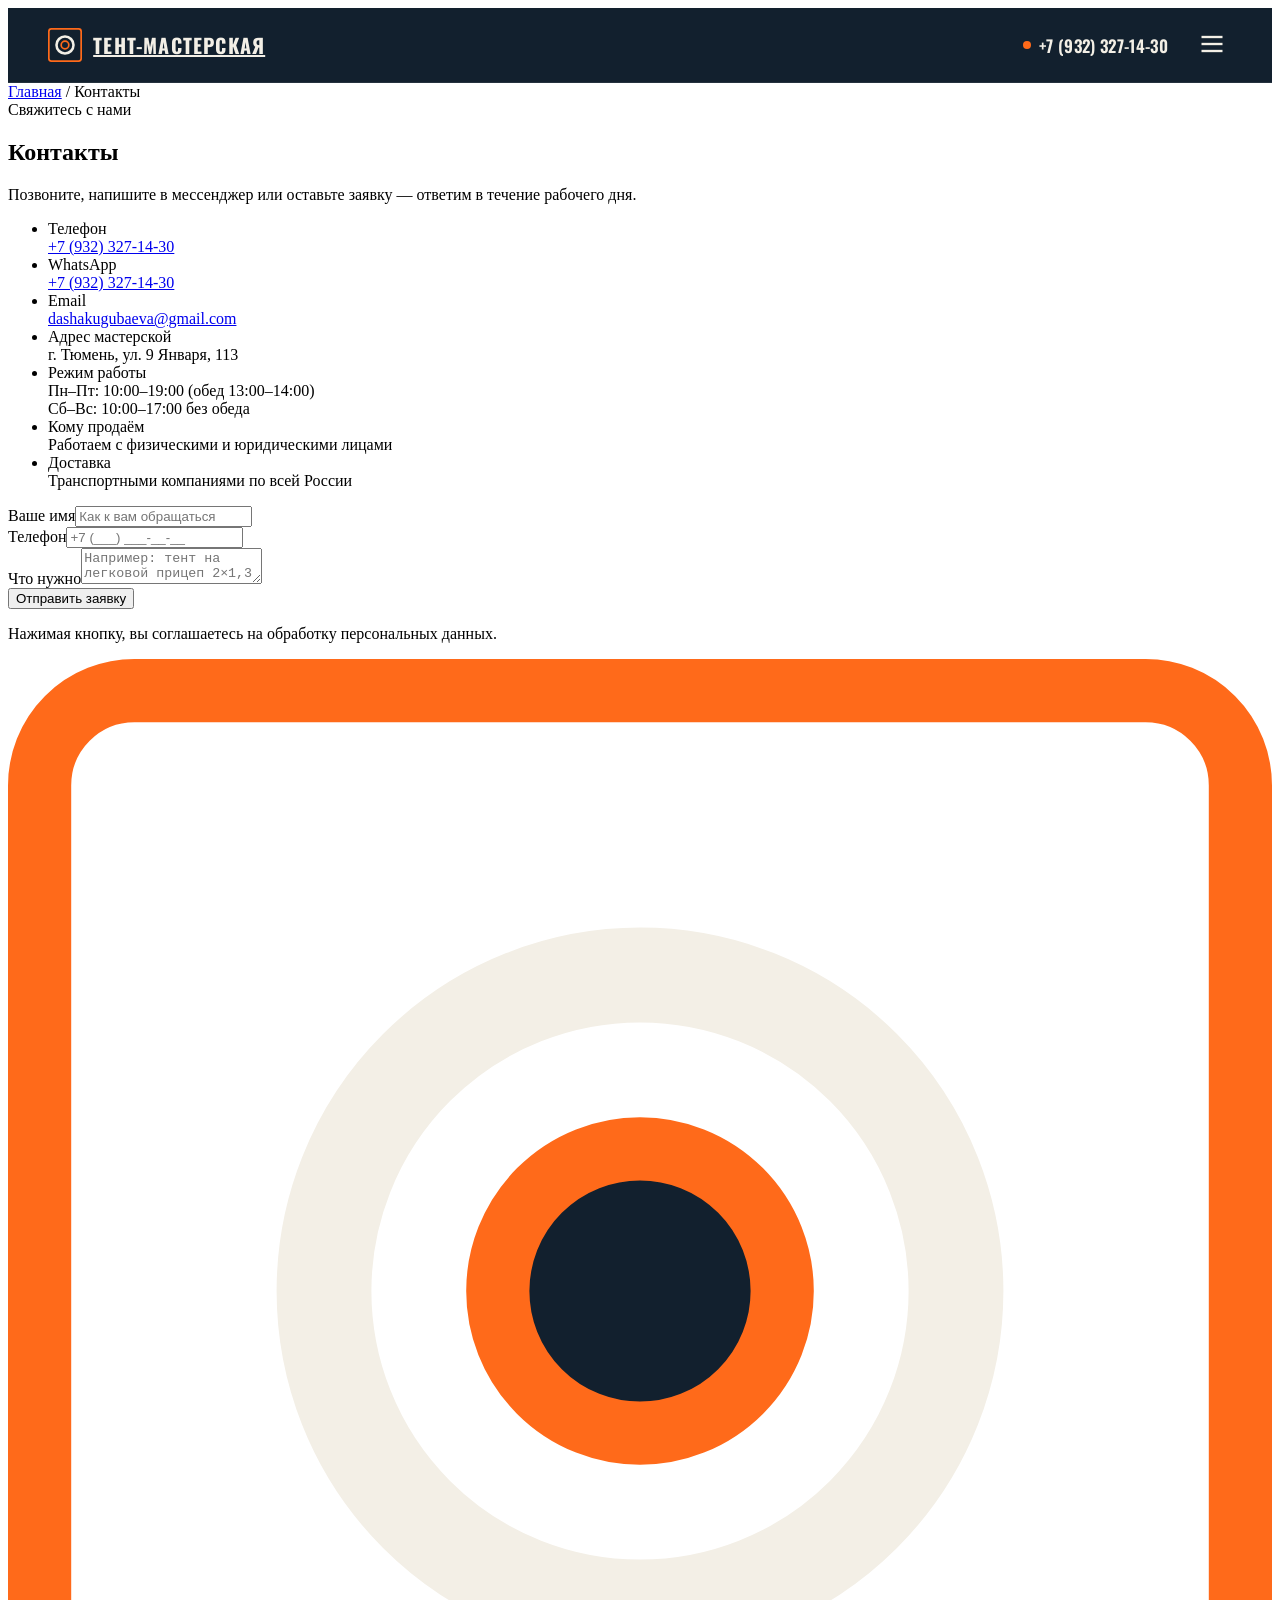
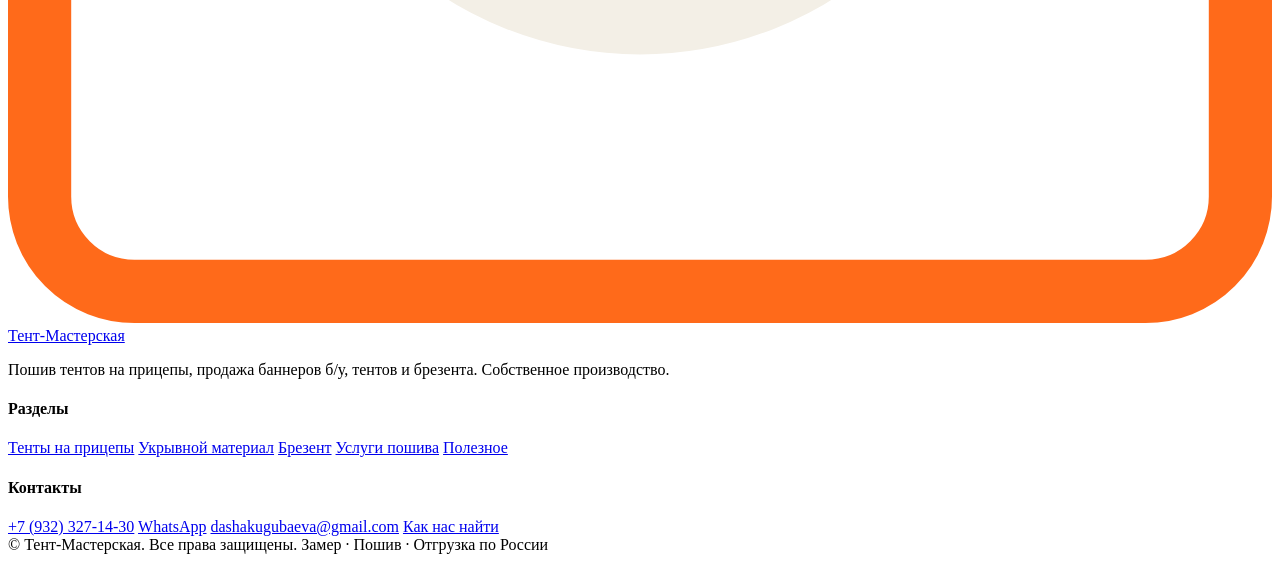
==== contacts.html @ 8d4e72bf "Add files via upload" ====
<!DOCTYPE html>
<html lang="ru">
<head>
<meta charset="UTF-8">
<meta name="viewport" content="width=device-width, initial-scale=1">
<title>Контакты | Тент-Мастерская</title>
<meta name="description" content="Телефон, мессенджеры, адрес мастерской. Оставьте заявку на пошив тента или покупку баннеров.">
<link rel="preconnect" href="https://fonts.googleapis.com">
<link rel="preconnect" href="https://fonts.gstatic.com" crossorigin>
<link href="https://fonts.googleapis.com/css2?family=Oswald:wght@400;500;600;700&family=Manrope:wght@400;500;600;700&display=swap" rel="stylesheet">
<link rel="stylesheet" href="css/style.css?v=12">
<style id="hdr-inline">
/* Инлайн-стили шапки (v5) — гарантированно свежие, не кэшируются отдельно */
.site-header{position:sticky;top:0;z-index:50;background:#12202e;color:#f3efe6;border-bottom:1px solid rgba(255,255,255,.08)}
.site-header .wrap{max-width:1760px;margin-inline:auto;padding-inline:clamp(1.25rem,4vw,2.5rem)}
.site-header .nav{display:flex;align-items:center;min-height:74px;gap:1.5rem}
.site-header .nav>nav{flex:1;display:flex;justify-content:center}
.site-header .brand{display:flex;align-items:center;gap:.7rem;font-family:"Oswald","Arial Narrow",sans-serif;font-weight:700;text-transform:uppercase;letter-spacing:.06em;font-size:1.25rem;color:#f3efe6;white-space:nowrap;flex:none}
.site-header .brand .mark{width:34px;height:34px;flex:none}
.site-header .nav-links{display:flex;gap:2.6rem;align-items:center;list-style:none;margin:0;padding:0}
.site-header .nav-links a{font-family:"Oswald","Arial Narrow",sans-serif;text-transform:uppercase;letter-spacing:.05em;font-size:.98rem;font-weight:500;color:#f3efe6;opacity:.82;padding:.4rem 0;position:relative;transition:opacity .2s;white-space:nowrap;text-decoration:none}
.site-header .nav-links a:hover,.site-header .nav-links a.active{opacity:1}
.site-header .nav-links a.active::after{content:"";position:absolute;left:0;bottom:-2px;width:100%;height:2px;background:#ff6a1a}
.site-header .nav-phone{font-family:"Oswald","Arial Narrow",sans-serif;font-weight:600;font-size:1.05rem;letter-spacing:.02em;color:#f3efe6;display:inline-flex;align-items:center;gap:.5rem;white-space:nowrap;flex:none;text-decoration:none}
.site-header .nav-phone .dot{width:8px;height:8px;background:#ff6a1a;border-radius:50%}
.site-header .burger{display:none;background:none;border:0;color:#f3efe6;cursor:pointer}
@media (max-width:1700px) and (min-width:1501px){.site-header .nav-links{gap:2.4rem}.site-header .nav-links a{font-size:.85rem;letter-spacing:.02em}}
@media (max-width:1500px) and (min-width:1381px){.site-header .nav-links{gap:1.8rem}.site-header .nav-links a{font-size:.82rem;letter-spacing:.02em}}
@media (max-width:1380px){
  .site-header .burger{display:block}
  .site-header .nav>nav{flex:none}
  .site-header .nav-links{position:fixed;inset:74px 0 auto 0;flex-direction:column;gap:0;background:#12202e;border-bottom:1px solid rgba(255,255,255,.1);padding:1rem 1.5rem;transform:translateY(-150%);transition:transform .3s ease,visibility .3s;visibility:hidden;z-index:40}
  .site-header .nav-links.open{transform:translateY(0);visibility:visible}
  .site-header .nav-links a{padding:.9rem 0;width:100%;border-bottom:1px solid rgba(255,255,255,.06);font-size:1rem}
  .site-header .nav-links a.active::after{display:none}
  .site-header .nav>nav{margin-left:auto}
}
@media (max-width:720px){.site-header .nav-phone{display:none}}
</style>
</head>
<body>
<header class="site-header">
  <div class="wrap nav">
    <a href="index.html" class="brand">
      <svg class="mark" viewBox="0 0 40 40" xmlns="http://www.w3.org/2000/svg" aria-hidden="true">
        <rect x="1" y="1" width="38" height="38" rx="3" fill="none" stroke="#ff6a1a" stroke-width="2"/>
        <circle cx="20" cy="20" r="10" fill="none" stroke="#f3efe6" stroke-width="3"/>
        <circle cx="20" cy="20" r="4.5" fill="#12202e" stroke="#ff6a1a" stroke-width="2"/>
      </svg>
      Тент-Мастерская
    </a>
    <nav>
      <ul class="nav-links">
        <li><a href="index.html">Главная</a></li>
        <li><a href="tents.html">Тенты на прицепы</a></li>
        <li><a href="ukryvnoy.html">Укрывной материал</a></li>
        <li><a href="brezent.html">Брезент</a></li>
        <li><a href="services.html">Услуги пошива</a></li>
        <li><a href="blog.html">Полезное</a></li>
        <li><a href="contacts.html">Контакты</a></li>
      </ul>
    </nav>
    <a href="tel:+79323271430" class="nav-phone"><span class="dot"></span>+7 (932) 327-14-30</a>
    <button class="burger" aria-label="Меню" aria-expanded="false">
      <svg width="28" height="28" viewBox="0 0 24 24" fill="none" stroke="currentColor" stroke-width="2"><line x1="3" y1="6" x2="21" y2="6"/><line x1="3" y1="12" x2="21" y2="12"/><line x1="3" y1="18" x2="21" y2="18"/></svg>
    </button>
  </div>
</header>
<section class="page-hero">
  <div class="wrap">
    <div class="crumbs"><a href="index.html">Главная</a> / Контакты</div>
    <span class="eyebrow">Свяжитесь с нами</span>
    <h1>Контакты</h1>
    <p class="lead">Позвоните, напишите в мессенджер или оставьте заявку — ответим в течение рабочего дня.</p>
  </div>
</section>

<div class="stitch"></div>

<section class="section">
  <div class="wrap">
    <div class="contact-grid">
      <div class="reveal">
        <ul class="contact-list">
          <li><div class="k">Телефон</div><div class="v"><a href="tel:+79323271430">+7 (932) 327-14-30</a></div></li>
          <li><div class="k">WhatsApp</div><div class="v"><a href="https://wa.me/79323271430" target="_blank" rel="noopener">+7 (932) 327-14-30</a></div></li>
          <li><div class="k">Email</div><div class="v"><a href="mailto:dashakugubaeva@gmail.com">dashakugubaeva@gmail.com</a></div></li>
          <li><div class="k">Адрес мастерской</div><div class="v">г. Тюмень, ул. 9 Января, 113</div></li>
          <li><div class="k">Режим работы</div><div class="v">Пн–Пт: 10:00–19:00 (обед 13:00–14:00)<br>Сб–Вс: 10:00–17:00 без обеда</div></li>
          <li><div class="k">Кому продаём</div><div class="v">Работаем с физическими и юридическими лицами</div></li>
          <li><div class="k">Доставка</div><div class="v">Транспортными компаниями по всей России</div></li>
        </ul>
      </div>
      <div class="reveal">
        <form class="form" data-mock>
          <div class="field"><label for="name">Ваше имя</label><input id="name" name="name" type="text" placeholder="Как к вам обращаться" required></div>
          <div class="field"><label for="phone">Телефон</label><input id="phone" name="phone" type="tel" placeholder="+7 (___) ___-__-__" required></div>
          <div class="field"><label for="msg">Что нужно</label><textarea id="msg" name="msg" placeholder="Например: тент на легковой прицеп 2×1,3 м, каркас домиком"></textarea></div>
          <button type="submit" class="btn btn-primary">Отправить заявку</button>
          <p class="form-note hint" role="status"></p>
          <p class="hint">Нажимая кнопку, вы соглашаетесь на обработку персональных данных.</p>
        </form>
      </div>
    </div>
  </div>
</section>
<footer class="site-footer">
  <div class="wrap">
    <div class="footer-grid">
      <div class="footer-brand">
        <a href="index.html" class="brand">
          <svg class="mark" viewBox="0 0 40 40" xmlns="http://www.w3.org/2000/svg" aria-hidden="true">
            <rect x="1" y="1" width="38" height="38" rx="3" fill="none" stroke="#ff6a1a" stroke-width="2"/>
            <circle cx="20" cy="20" r="10" fill="none" stroke="#f3efe6" stroke-width="3"/>
            <circle cx="20" cy="20" r="4.5" fill="#12202e" stroke="#ff6a1a" stroke-width="2"/>
          </svg>
          Тент-Мастерская
        </a>
        <p>Пошив тентов на прицепы, продажа баннеров б⁠/⁠у, тентов и брезента. Собственное производство.</p>
      </div>
      <div>
        <h4>Разделы</h4>
        <a href="tents.html">Тенты на прицепы</a>
        <a href="ukryvnoy.html">Укрывной материал</a>
        <a href="brezent.html">Брезент</a>
        <a href="services.html">Услуги пошива</a>
        <a href="blog.html">Полезное</a>
      </div>
      <div>
        <h4>Контакты</h4>
        <a href="tel:+79323271430">+7 (932) 327-14-30</a>
        <a href="https://wa.me/79323271430" target="_blank" rel="noopener">WhatsApp</a>
        <a href="mailto:dashakugubaeva@gmail.com">dashakugubaeva@gmail.com</a>
        <a href="contacts.html">Как нас найти</a>
      </div>
    </div>
    <div class="footer-bottom">
      <span>© <span data-year></span> Тент-Мастерская. Все права защищены.</span>
      <span>Замер · Пошив · Отгрузка по России</span>
    </div>
  </div>
</footer>
<script src="js/main.js?v=6"></script>
</body>
</html>
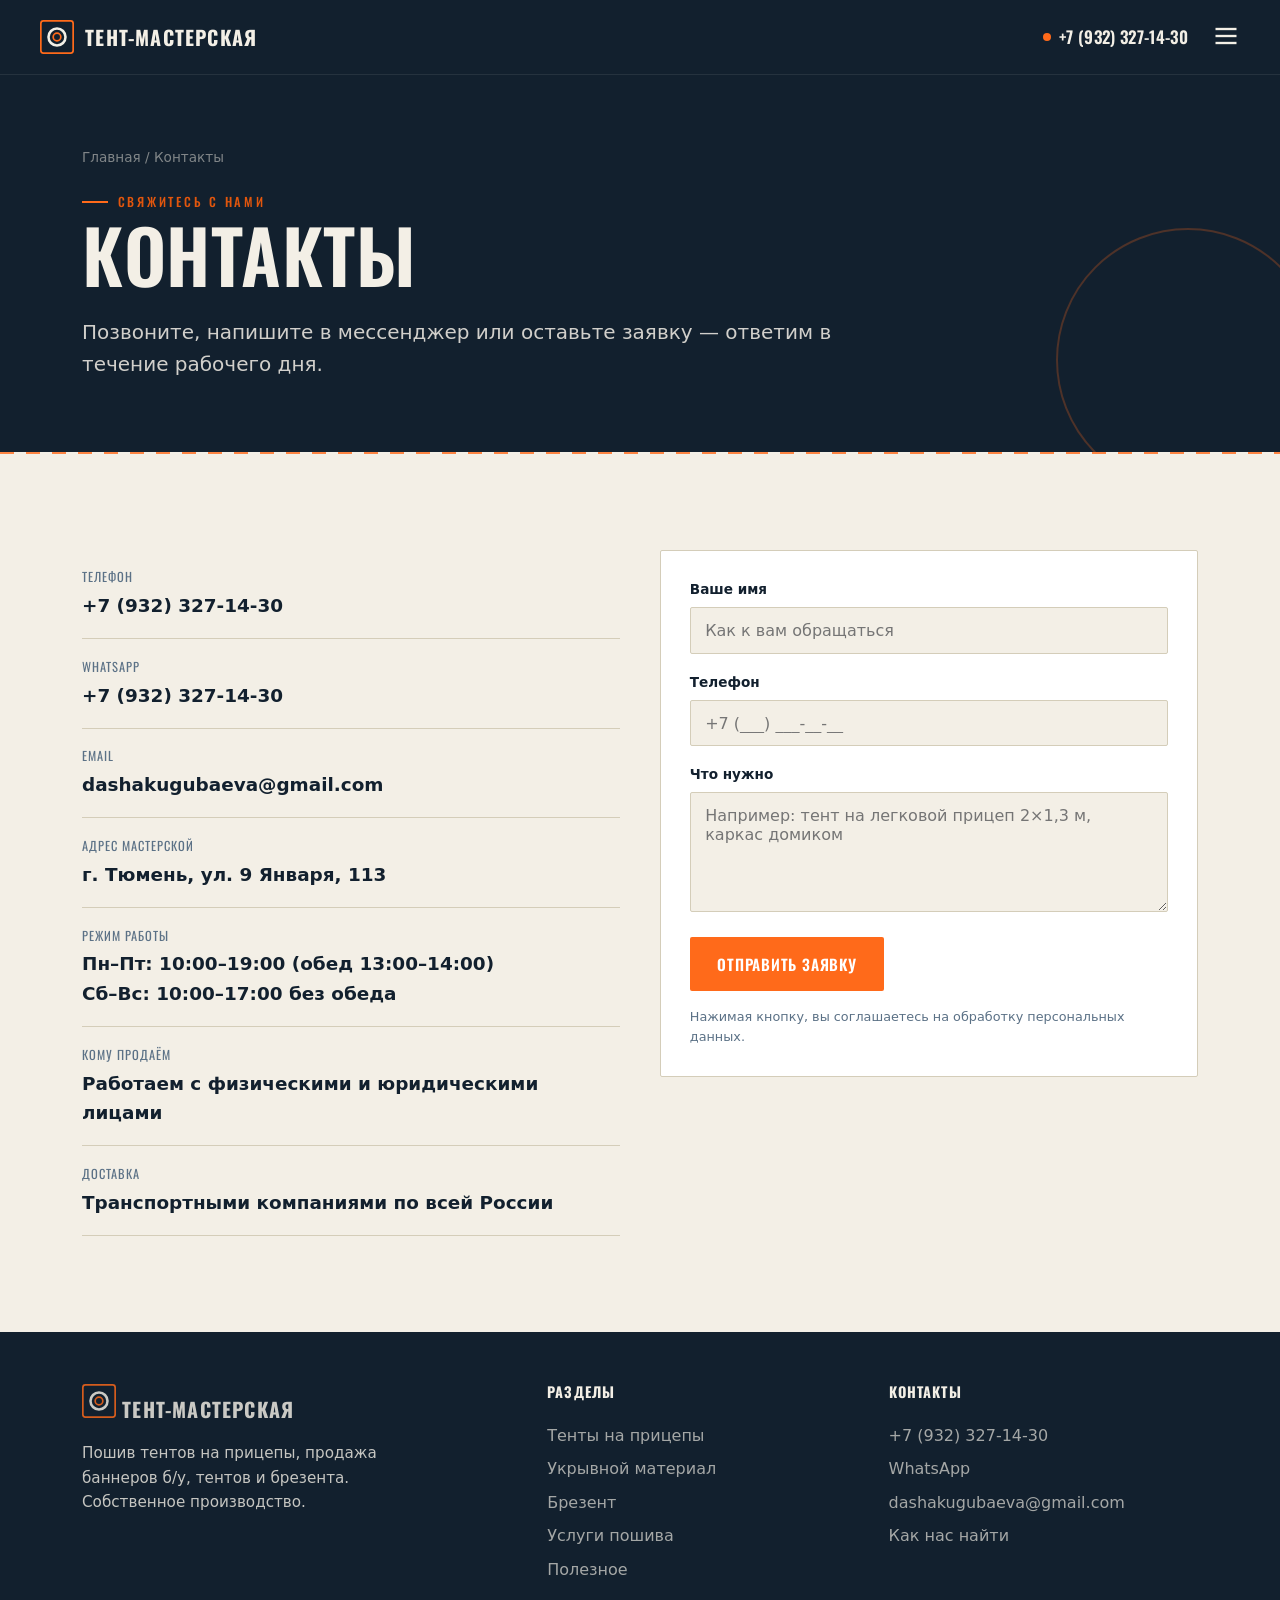
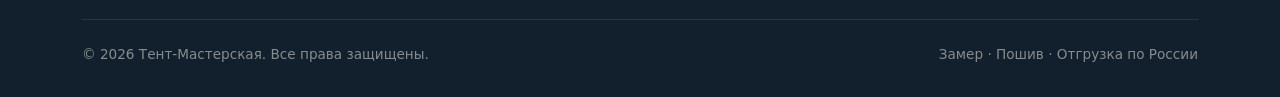
==== commit 310224c9: "тентт" ====
--- a/contacts.html
+++ b/contacts.html
@@ -92,8 +92,8 @@
         </ul>
       </div>
       <div class="reveal">
-        <form class="form" data-mock>
-          <div class="field"><label for="name">Ваше имя</label><input id="name" name="name" type="text" placeholder="Как к вам обращаться" required></div>
+<form class="form" action="https://formspree.io/f/mqerkyrz" method="POST">
+  <div class="field"><label for="name">Ваше имя</label><input id="name" name="name" type="text" placeholder="Как к вам обращаться" required></div>
           <div class="field"><label for="phone">Телефон</label><input id="phone" name="phone" type="tel" placeholder="+7 (___) ___-__-__" required></div>
           <div class="field"><label for="msg">Что нужно</label><textarea id="msg" name="msg" placeholder="Например: тент на легковой прицеп 2×1,3 м, каркас домиком"></textarea></div>
           <button type="submit" class="btn btn-primary">Отправить заявку</button>
--- a/css/style.css
+++ b/css/style.css
@@ -0,0 +1,649 @@
+/* ============================================
+   ТЕНТ-МАСТЕРСКАЯ — стили
+   Палитра: мастерская-навигатор + сигнальный оранж
+   ============================================ */
+
+:root {
+  /* Цвет */
+  --navy:        #12202e;   /* глубокий цех */
+  --navy-800:    #1b2f42;
+  --navy-700:    #26425c;
+  --steel:       #5b7186;   /* сталь / вторичный текст */
+  --paper:       #f3efe6;   /* небелёный брезент */
+  --paper-2:     #e8e2d4;
+  --orange:      #ff6a1a;   /* сигнальная стропа */
+  --orange-600:  #e2560d;
+  --line:        #d4cdb9;
+
+  /* Типографика */
+  --display: "Oswald", "Arial Narrow", sans-serif;
+  --body:    "Manrope", system-ui, -apple-system, sans-serif;
+
+  --wrap: 1180px;
+  --gap: clamp(1rem, 3vw, 2.5rem);
+  --radius: 2px;
+}
+
+* { box-sizing: border-box; margin: 0; padding: 0; }
+
+html { scroll-behavior: smooth; }
+
+body {
+  font-family: var(--body);
+  color: var(--navy);
+  background: var(--paper);
+  line-height: 1.6;
+  -webkit-font-smoothing: antialiased;
+  overflow-x: hidden;
+}
+
+img { max-width: 100%; display: block; }
+a { color: inherit; text-decoration: none; }
+
+.wrap { max-width: var(--wrap); margin-inline: auto; padding-inline: clamp(1rem, 4vw, 2rem); }
+
+/* --- Типографика --- */
+h1, h2, h3, .display {
+  font-family: var(--display);
+  font-weight: 600;
+  line-height: 1.15;
+  letter-spacing: 0.01em;
+  text-transform: uppercase;
+}
+
+h1 { font-size: clamp(2.4rem, 6vw, 4.6rem); }
+h2 { font-size: clamp(1.9rem, 4vw, 3rem); }
+h3 { font-size: clamp(1.25rem, 2vw, 1.6rem); }
+
+.eyebrow {
+  font-family: var(--display);
+  font-weight: 500;
+  text-transform: uppercase;
+  letter-spacing: 0.22em;
+  font-size: 0.78rem;
+  color: var(--orange-600);
+  display: inline-flex;
+  align-items: center;
+  gap: 0.6rem;
+}
+.eyebrow::before {
+  content: "";
+  width: 26px; height: 2px;
+  background: var(--orange);
+}
+
+.lead { font-size: clamp(1.05rem, 1.6vw, 1.25rem); color: var(--navy-700); max-width: 60ch; }
+
+/* --- Кнопки --- */
+.btn {
+  display: inline-flex;
+  align-items: center;
+  gap: 0.55rem;
+  font-family: var(--display);
+  text-transform: uppercase;
+  letter-spacing: 0.05em;
+  font-weight: 600;
+  font-size: 0.95rem;
+  padding: 0.85rem 1.6rem;
+  border-radius: var(--radius);
+  border: 2px solid transparent;
+  cursor: pointer;
+  transition: transform .15s ease, background .2s ease, color .2s ease;
+}
+.btn-primary { background: var(--orange); color: #fff; }
+.btn-primary:hover { background: var(--orange-600); transform: translateY(-2px); }
+.btn-ghost { border-color: currentColor; color: var(--navy); }
+.btn-ghost:hover { background: var(--navy); color: var(--paper); }
+.btn-light { background: var(--paper); color: var(--navy); }
+.btn-light:hover { background: #fff; transform: translateY(-2px); }
+
+/* --- Хедер --- */
+.site-header {
+  position: sticky; top: 0; z-index: 50;
+  background: var(--navy);
+  color: var(--paper);
+  border-bottom: 1px solid rgba(255,255,255,.08);
+}
+/* Шапке даём больше ширины, чем контентным секциям, чтобы меню влезало в строку */
+.site-header .wrap { max-width: 1600px; }
+.nav {
+  display: flex; align-items: center;
+  min-height: 74px; gap: 1.5rem;
+}
+.nav > nav { flex: 1; display: flex; justify-content: center; }
+.brand {
+  display: flex; align-items: center; gap: 0.7rem;
+  font-family: var(--display); font-weight: 700;
+  text-transform: uppercase; letter-spacing: 0.06em;
+  font-size: 1.25rem; color: var(--paper);
+  white-space: nowrap; flex: none;
+}
+.brand .mark {
+  width: 34px; height: 34px; flex: none;
+}
+.nav-links { display: flex; gap: 2rem; align-items: center; list-style: none; }
+.nav-links a {
+  font-family: var(--display); text-transform: uppercase;
+  letter-spacing: 0.05em; font-size: 0.9rem; font-weight: 500;
+  color: var(--paper); opacity: .82; padding: 0.4rem 0;
+  position: relative; transition: opacity .2s; white-space: nowrap;
+}
+.nav-links a:hover, .nav-links a.active { opacity: 1; }
+.nav-links a.active::after {
+  content: ""; position: absolute; left: 0; bottom: -2px;
+  width: 100%; height: 2px; background: var(--orange);
+}
+.nav-phone {
+  font-family: var(--display); font-weight: 600; font-size: 1.05rem;
+  letter-spacing: 0.02em; color: var(--paper);
+  display: inline-flex; align-items: center; gap: 0.5rem;
+  white-space: nowrap; flex: none;
+}
+.nav-phone .dot { width: 8px; height: 8px; background: var(--orange); border-radius: 50%; }
+.burger { display: none; background: none; border: 0; color: var(--paper); cursor: pointer; }
+
+/* --- Секции --- */
+.section { padding-block: clamp(3.5rem, 8vw, 6rem); }
+.section-navy { background: var(--navy); color: var(--paper); }
+.section-navy .lead { color: rgba(243,239,230,.8); }
+.section-head { max-width: 62ch; margin-bottom: clamp(2rem, 4vw, 3rem); }
+.section-head h2 { margin: 0.6rem 0 0.9rem; }
+
+/* --- Строчка-шов (сигнатурный элемент) --- */
+.stitch {
+  height: 2px; width: 100%;
+  background-image: repeating-linear-gradient(90deg,
+    var(--orange) 0 14px, transparent 14px 26px);
+  opacity: .8;
+}
+.stitch-dark {
+  background-image: repeating-linear-gradient(90deg,
+    rgba(243,239,230,.5) 0 14px, transparent 14px 26px);
+}
+
+/* ============================================
+   ГЕРОЙ
+   ============================================ */
+.hero {
+  position: relative;
+  background: var(--navy);
+  color: var(--paper);
+  overflow: hidden;
+}
+.hero .lead { color: rgba(243,239,230,.85); }
+.hero::before {
+  /* сетка «люверсов» */
+  content: "";
+  position: absolute; inset: 0;
+  background-image: radial-gradient(circle at center, rgba(255,255,255,.06) 2px, transparent 2.5px);
+  background-size: 46px 46px;
+  mask-image: linear-gradient(90deg, transparent, #000 40%);
+  pointer-events: none;
+}
+.hero-inner {
+  position: relative;
+  display: grid; grid-template-columns: 1.15fr 0.85fr;
+  gap: clamp(2rem, 5vw, 4rem);
+  align-items: stretch;
+  padding-block: clamp(3.5rem, 9vw, 7rem);
+}
+.hero-media { display: flex; flex-direction: column; gap: 1rem; justify-content: center; }
+.hero-media .hero-figure { flex: 1; aspect-ratio: auto; min-height: 0; }
+.hero h1 { margin: 1rem 0 1.4rem; }
+.hero h1 .accent { color: var(--orange); }
+.hero-cta { display: flex; gap: 1rem; flex-wrap: wrap; margin-top: 2rem; }
+.hero-figure {
+  position: relative;
+  aspect-ratio: 4/3;
+  border: 2px solid rgba(255,255,255,.14);
+  border-radius: var(--radius);
+  overflow: hidden;
+  background: linear-gradient(160deg, var(--navy-700), var(--navy-800));
+}
+.hero-figure img { width: 100%; height: 100%; object-fit: cover; }
+/* угловые «люверсы» на фото */
+.hero-figure .grommet {
+  position: absolute; width: 18px; height: 18px;
+  border: 3px solid var(--orange); border-radius: 50%;
+  background: var(--navy);
+}
+.grommet.tl { top: 12px; left: 12px; }
+.grommet.tr { top: 12px; right: 12px; }
+.grommet.bl { bottom: 12px; left: 12px; }
+.grommet.br { bottom: 12px; right: 12px; }
+
+.hero-stats {
+  position: relative;
+  display: flex; flex-wrap: wrap; gap: 2.5rem;
+  padding-top: 2.5rem; margin-top: 2.5rem;
+  border-top: 1px solid rgba(255,255,255,.12);
+}
+.stat .num {
+  font-family: var(--display); font-weight: 700;
+  font-size: clamp(1.8rem, 3vw, 2.6rem); color: var(--orange);
+  line-height: 1;
+}
+.stat .lbl { font-size: 0.85rem; color: rgba(243,239,230,.7); margin-top: 0.65rem; }
+
+/* ============================================
+   КАРТОЧКИ НАПРАВЛЕНИЙ
+   ============================================ */
+.cards {
+  display: grid;
+  grid-template-columns: repeat(auto-fit, minmax(250px, 1fr));
+  gap: 1.4rem;
+}
+.card {
+  position: relative;
+  background: #fff;
+  border: 1px solid var(--line);
+  border-radius: var(--radius);
+  padding: 1.8rem 1.6rem 1.6rem;
+  display: flex; flex-direction: column;
+  transition: transform .2s ease, box-shadow .2s ease, border-color .2s;
+}
+.card:hover { transform: translateY(-4px); box-shadow: 0 18px 40px -20px rgba(18,32,46,.4); border-color: var(--orange); }
+.card .idx {
+  font-family: var(--display); font-weight: 700; font-size: 0.9rem;
+  color: var(--orange-600); letter-spacing: 0.1em;
+}
+.card h3 { margin: 0.8rem 0 0.6rem; }
+.card p { color: var(--steel); font-size: 0.98rem; flex: 1; }
+.card .card-link {
+  margin-top: 1.3rem; font-family: var(--display); font-weight: 600;
+  text-transform: uppercase; letter-spacing: 0.05em; font-size: 0.88rem;
+  color: var(--navy); display: inline-flex; align-items: center; gap: 0.5rem;
+}
+.card .card-link::after { content: "→"; color: var(--orange); transition: transform .2s; }
+.card:hover .card-link::after { transform: translateX(4px); }
+.card-thumb {
+  aspect-ratio: 16/10; border-radius: var(--radius); overflow: hidden;
+  margin-bottom: 1.2rem; background: var(--paper-2);
+}
+.card-thumb img { width: 100%; height: 100%; object-fit: cover; }
+
+/* ============================================
+   ПРОЦЕСС
+   ============================================ */
+.steps { display: grid; grid-template-columns: repeat(auto-fit, minmax(200px,1fr)); gap: 1.6rem; }
+.step { position: relative; padding-top: 1.5rem; border-top: 2px solid var(--navy); }
+.step .n {
+  font-family: var(--display); font-weight: 700; font-size: 2.4rem;
+  color: var(--orange); line-height: 1;
+}
+.step h3 { margin: 0.6rem 0 0.5rem; font-size: 1.2rem; }
+.step p { color: var(--steel); font-size: 0.95rem; }
+.section-navy .step { border-color: var(--orange); }
+.section-navy .step p { color: rgba(243,239,230,.72); }
+
+/* ============================================
+   ПРАЙС / ФАКТУРА МАТЕРИАЛОВ
+   ============================================ */
+.price-table {
+  width: 100%; border-collapse: collapse; background: #fff;
+  border: 1px solid var(--line); border-radius: var(--radius); overflow: hidden;
+}
+.price-table th, .price-table td {
+  text-align: left; padding: 1rem 1.2rem; border-bottom: 1px solid var(--line);
+}
+.price-table td { color: var(--navy-800); }
+.price-table th {
+  font-family: var(--display); text-transform: uppercase; letter-spacing: 0.05em;
+  font-size: 0.82rem; background: var(--navy); color: var(--paper);
+}
+.price-table tr:last-child td { border-bottom: 0; }
+.price-table td.price { font-family: var(--display); font-weight: 600; color: var(--orange-600); white-space: nowrap; }
+.price-table tr:hover td { background: var(--paper); }
+
+/* ============================================
+   CTA-полоса
+   ============================================ */
+.cta-band {
+  background: var(--orange);
+  color: #fff;
+}
+.cta-band .wrap {
+  display: flex; align-items: center; justify-content: space-between;
+  gap: 2rem; flex-wrap: wrap; padding-block: clamp(2.2rem,5vw,3.2rem);
+}
+.cta-band h2 { color: #fff; }
+.cta-band p { color: rgba(255,255,255,.9); margin-top: 0.5rem; }
+
+/* ============================================
+   ФУТЕР
+   ============================================ */
+.site-footer { background: var(--navy); color: rgba(243,239,230,.8); padding-block: 3rem 2rem; }
+.footer-grid {
+  display: grid; grid-template-columns: 1.4fr 1fr 1fr; gap: 2rem;
+  padding-bottom: 2rem; border-bottom: 1px solid rgba(255,255,255,.1);
+}
+.site-footer h4 {
+  font-family: var(--display); text-transform: uppercase; letter-spacing: 0.08em;
+  font-size: 0.9rem; color: var(--paper); margin-bottom: 1rem;
+}
+.site-footer a { display: block; padding: 0.25rem 0; opacity: .82; }
+.site-footer a:hover { opacity: 1; color: var(--orange); }
+.footer-brand p { margin-top: 0.8rem; max-width: 34ch; font-size: 0.95rem; }
+.footer-bottom {
+  display: flex; justify-content: space-between; flex-wrap: wrap; gap: 1rem;
+  padding-top: 1.5rem; font-size: 0.85rem; opacity: .65;
+}
+
+/* --- Общие страницы каталога --- */
+.page-hero {
+  background: var(--navy); color: var(--paper);
+  padding-block: clamp(2.6rem, 6vw, 4.5rem);
+  position: relative; overflow: hidden;
+}
+.page-hero h1 { margin-bottom: 1.2rem; }
+.page-hero .lead { color: rgba(243,239,230,.85); }
+.page-hero .crumbs { color: rgba(243,239,230,.7); }
+.page-hero::after {
+  content: ""; position: absolute; right: -40px; bottom: -40px;
+  width: 260px; height: 260px; border: 2px solid rgba(255,106,26,.25);
+  border-radius: 50%;
+}
+.crumbs { font-size: 0.85rem; opacity: .7; margin-bottom: 1rem; }
+.crumbs a:hover { color: var(--orange); }
+
+.feature-grid { display: grid; grid-template-columns: repeat(auto-fit, minmax(240px,1fr)); gap: 1.4rem; }
+.feature {
+  background: #fff; border: 1px solid var(--line); border-radius: var(--radius);
+  padding: 1.6rem;
+}
+.feature .ico {
+  width: 44px; height: 44px;
+  display: grid; place-items: center;
+  margin-bottom: 1rem; color: var(--orange);
+  font-size: 1.6rem; line-height: 1;
+}
+.feature h3 { font-size: 1.15rem; margin-bottom: 0.5rem; }
+.feature p { color: var(--steel); font-size: 0.95rem; }
+
+/* Галерея товаров */
+.goods { display: grid; grid-template-columns: repeat(auto-fill, minmax(260px,1fr)); gap: 1.4rem; }
+.good {
+  background: #fff; border: 1px solid var(--line); border-radius: var(--radius);
+  overflow: hidden; display: flex; flex-direction: column;
+  transition: transform .2s, box-shadow .2s;
+}
+.good:hover { transform: translateY(-4px); box-shadow: 0 18px 40px -22px rgba(18,32,46,.4); }
+.good-img { aspect-ratio: 4/3; background: var(--paper-2); position: relative; }
+.good-img img { width: 100%; height: 100%; object-fit: cover; }
+.good-tag {
+  position: absolute; top: 10px; left: 10px;
+  background: var(--orange); color: #fff; font-family: var(--display);
+  text-transform: uppercase; letter-spacing: 0.05em; font-size: 0.72rem;
+  padding: 0.3rem 0.6rem; border-radius: var(--radius);
+}
+.good-body { padding: 1.2rem; display: flex; flex-direction: column; flex: 1; }
+.good-body h3 { font-size: 1.15rem; margin-bottom: 0.4rem; color: var(--navy); }
+.good-body .spec { color: var(--steel); font-size: 0.9rem; flex: 1; }
+.good-body .foot { display: flex; align-items: center; justify-content: space-between; margin-top: 1rem; }
+.good-body .cost { font-family: var(--display); font-weight: 700; color: var(--orange-600); font-size: 1.25rem; }
+
+/* Контакты */
+.contact-grid { display: grid; grid-template-columns: 1fr 1fr; gap: 2.5rem; align-items: start; }
+.contact-list { list-style: none; }
+.contact-list li { padding: 1.1rem 0; border-bottom: 1px solid var(--line); }
+.contact-list .k {
+  font-family: var(--display); text-transform: uppercase; letter-spacing: 0.08em;
+  font-size: 0.78rem; color: var(--steel); margin-bottom: 0.25rem;
+}
+.contact-list .v { font-size: 1.15rem; font-weight: 600; }
+.contact-list .v a:hover { color: var(--orange-600); }
+
+.form { background: #fff; border: 1px solid var(--line); border-radius: var(--radius); padding: 1.8rem; }
+.form label { display: block; font-size: 0.85rem; font-weight: 600; margin-bottom: 0.4rem; }
+.form .field { margin-bottom: 1.1rem; }
+.form input, .form textarea {
+  width: 100%; padding: 0.8rem 0.9rem; border: 1px solid var(--line);
+  border-radius: var(--radius); font-family: var(--body); font-size: 1rem;
+  background: var(--paper); transition: border-color .2s;
+}
+.form input:focus, .form textarea:focus { outline: none; border-color: var(--orange); background: #fff; }
+.form textarea { resize: vertical; min-height: 120px; }
+.form .hint { font-size: 0.8rem; color: var(--steel); margin-top: 1rem; }
+
+/* --- Карточки плотности / сравнение материалов --- */
+.density { display: grid; grid-template-columns: repeat(auto-fit, minmax(280px,1fr)); gap: 1.4rem; }
+.density-card {
+  background: #fff; border: 1px solid var(--line); border-radius: var(--radius);
+  border-top: 4px solid var(--orange); padding: 1.8rem 1.6rem;
+  display: flex; flex-direction: column;
+}
+.density-card.is-best { border-top-color: #2e9e5b; }
+.density-card.is-basic { border-top-color: var(--steel); }
+.density-card .dn {
+  font-family: var(--display); font-weight: 700; line-height: 1;
+  font-size: 2.6rem; color: var(--navy);
+}
+.density-card .dn small { font-size: 1rem; color: var(--steel); font-weight: 500; display:block; letter-spacing:0.04em; margin-top: 0.4rem; }
+.density-card .life {
+  font-family: var(--display); text-transform: uppercase; letter-spacing: 0.05em;
+  font-size: 0.9rem; color: var(--orange-600); margin: 0.8rem 0 1.2rem;
+}
+.density-card .badges { display: flex; flex-wrap: wrap; gap: 0.5rem; margin-bottom: 1rem; }
+.badge {
+  font-size: 0.78rem; font-weight: 600; padding: 0.3rem 0.7rem;
+  border-radius: 999px; background: var(--paper-2); color: var(--navy-700);
+  display: inline-flex; align-items: center; gap: 0.35rem;
+}
+.badge.ok { background: #e4f4ea; color: #1f7a45; }
+.badge.no { background: #fbe6e0; color: #b23c1a; }
+.density-card p { color: var(--steel); font-size: 0.95rem; margin-top: auto; }
+
+.note {
+  display: flex; gap: 0.8rem; align-items: flex-start;
+  background: #fff6ef; border: 1px solid #ffd9be; border-left: 4px solid var(--orange);
+  border-radius: var(--radius); padding: 1.1rem 1.3rem; margin-top: 1.6rem;
+}
+.note .ic { color: var(--orange-600); flex: none; font-size: 1.2rem; line-height: 1.3; }
+.note p { margin: 0; color: var(--navy-700); font-size: 0.95rem; }
+.section-navy .note { background: rgba(255,106,26,.08); border-color: rgba(255,106,26,.35); }
+.section-navy .note p { color: rgba(243,239,230,.9); }
+
+/* ============================================
+   СТАТЬИ / БЛОГ
+   ============================================ */
+.blog-grid { display: grid; grid-template-columns: repeat(auto-fill, minmax(300px,1fr)); gap: 1.6rem; }
+.blog-card {
+  background: #fff; border: 1px solid var(--line); border-radius: var(--radius);
+  overflow: hidden; display: flex; flex-direction: column;
+  transition: transform .2s, box-shadow .2s, border-color .2s;
+}
+.blog-card:hover { transform: translateY(-4px); box-shadow: 0 18px 40px -22px rgba(18,32,46,.4); border-color: var(--orange); }
+.blog-card .bc-top {
+  background: var(--navy); color: var(--paper); padding: 1.4rem 1.5rem;
+  position: relative; overflow: hidden;
+}
+.blog-card .bc-top::after {
+  content: ""; position: absolute; right: -30px; bottom: -30px;
+  width: 100px; height: 100px; border: 2px solid rgba(255,106,26,.3); border-radius: 50%;
+}
+.blog-card .bc-tag {
+  font-family: var(--display); text-transform: uppercase; letter-spacing: 0.1em;
+  font-size: 0.72rem; color: var(--orange);
+}
+.blog-card .bc-body { padding: 1.4rem 1.5rem; display: flex; flex-direction: column; flex: 1; }
+.blog-card h3 { font-size: 1.25rem; margin-bottom: 0.6rem; }
+.blog-card p { color: var(--steel); font-size: 0.95rem; flex: 1; }
+.blog-card .bc-link {
+  margin-top: 1.2rem; font-family: var(--display); font-weight: 600;
+  text-transform: uppercase; letter-spacing: 0.05em; font-size: 0.85rem;
+  color: var(--navy); display: inline-flex; align-items: center; gap: 0.5rem;
+}
+.blog-card .bc-link::after { content: "→"; color: var(--orange); transition: transform .2s; }
+.blog-card:hover .bc-link::after { transform: translateX(4px); }
+
+/* Тело статьи */
+.article { max-width: 760px; margin-inline: auto; }
+.article-meta {
+  display: flex; gap: 1rem; flex-wrap: wrap; align-items: center;
+  font-size: 0.85rem; color: var(--steel); margin-bottom: 1.5rem;
+}
+.article-meta .tag {
+  font-family: var(--display); text-transform: uppercase; letter-spacing: 0.08em;
+  font-size: 0.72rem; color: #fff; background: var(--orange);
+  padding: 0.25rem 0.6rem; border-radius: var(--radius);
+}
+.article p { margin-bottom: 1.1rem; font-size: 1.08rem; line-height: 1.7; color: var(--navy-800); }
+.article h2 {
+  font-size: clamp(1.5rem, 3vw, 2rem); margin: 2.4rem 0 1rem;
+  padding-top: 1.6rem; border-top: 2px solid var(--line);
+}
+.article h3 { font-size: 1.3rem; margin: 1.8rem 0 0.7rem; }
+.article ul, .article ol { margin: 0 0 1.3rem 1.3rem; }
+.article li { margin-bottom: 0.6rem; font-size: 1.05rem; line-height: 1.6; color: var(--navy-800); }
+.article strong { color: var(--navy); }
+.article .callout {
+  background: var(--paper-2); border-left: 4px solid var(--orange);
+  border-radius: var(--radius); padding: 1.2rem 1.4rem; margin: 1.6rem 0;
+}
+.article .callout p { margin: 0; font-size: 1rem; }
+.article .callout .callout-t {
+  font-family: var(--display); text-transform: uppercase; letter-spacing: 0.06em;
+  font-size: 0.82rem; color: var(--orange-600); margin-bottom: 0.4rem; display: block;
+}
+.article table {
+  width: 100%; border-collapse: collapse; margin: 1.4rem 0;
+  border: 1px solid var(--line); font-size: 0.98rem;
+}
+.article th, .article td { text-align: left; padding: 0.75rem 1rem; border-bottom: 1px solid var(--line); }
+.article th {
+  font-family: var(--display); text-transform: uppercase; letter-spacing: 0.04em;
+  font-size: 0.8rem; background: var(--navy); color: var(--paper);
+}
+.article tr:last-child td { border-bottom: 0; }
+.article tr:nth-child(even) td { background: var(--paper); }
+
+.article-cta {
+  margin-top: 2.5rem; padding: 1.8rem; background: var(--navy); color: var(--paper);
+  border-radius: var(--radius); display: flex; align-items: center; justify-content: space-between;
+  gap: 1.5rem; flex-wrap: wrap;
+}
+.article-cta h3 { color: var(--paper); font-size: 1.4rem; }
+.article-cta p { color: rgba(243,239,230,.75); margin: 0.3rem 0 0; font-size: 0.95rem; }
+
+.article-nav {
+  display: flex; justify-content: space-between; gap: 1rem; flex-wrap: wrap;
+  margin-top: 2.5rem; padding-top: 1.5rem; border-top: 1px solid var(--line);
+}
+.article-nav a { font-family: var(--display); text-transform: uppercase; letter-spacing: 0.04em; font-size: 0.85rem; font-weight: 600; }
+.article-nav a:hover { color: var(--orange-600); }
+
+.toc {
+  background: #fff; border: 1px solid var(--line); border-radius: var(--radius);
+  padding: 1.2rem 1.4rem; margin-bottom: 2rem;
+}
+.toc .toc-t {
+  font-family: var(--display); text-transform: uppercase; letter-spacing: 0.06em;
+  font-size: 0.8rem; color: var(--steel); margin-bottom: 0.6rem;
+}
+.toc ol { margin: 0 0 0 1.2rem; }
+.toc li { margin-bottom: 0.35rem; font-size: 0.98rem; }
+.toc a:hover { color: var(--orange-600); }
+
+/* --- Reveal-анимация --- */
+.js .reveal { opacity: 0; transform: translateY(24px); transition: opacity .6s ease, transform .6s ease; }
+.js .reveal.in { opacity: 1; transform: none; }
+
+/* ============================================
+   БЛОГ / СТАТЬИ
+   ============================================ */
+.article { padding-block: clamp(2.5rem, 6vw, 4rem); }
+.article-wrap { max-width: 760px; margin-inline: auto; padding-inline: clamp(1rem, 4vw, 2rem); }
+.article-meta {
+  font-family: var(--display); text-transform: uppercase; letter-spacing: 0.12em;
+  font-size: 0.78rem; color: var(--orange-600); margin-bottom: 0.8rem;
+}
+.article h1 { font-size: clamp(2rem, 5vw, 3.2rem); margin-bottom: 1rem; }
+.article .intro { font-size: 1.2rem; color: var(--navy-700); line-height: 1.6; margin-bottom: 2rem; }
+.article-body { font-size: 1.06rem; line-height: 1.75; color: var(--navy-800); }
+.article-body h2 {
+  font-size: clamp(1.4rem, 3vw, 1.9rem); margin: 2.4rem 0 1rem;
+  padding-top: 1.6rem; border-top: 2px solid var(--line);
+}
+.article-body h3 { font-size: 1.2rem; margin: 1.8rem 0 0.6rem; text-transform: none; letter-spacing: 0; }
+.article-body p { margin-bottom: 1.1rem; }
+.article-body ul, .article-body ol { margin: 0 0 1.3rem 1.3rem; }
+.article-body li { margin-bottom: 0.6rem; padding-left: 0.3rem; }
+.article-body strong { color: var(--navy); }
+.article-body a { color: var(--orange-600); text-decoration: underline; text-underline-offset: 2px; }
+.article-body a:hover { color: var(--orange); }
+
+.callout {
+  background: #fff6ef; border: 1px solid #ffd9be; border-left: 4px solid var(--orange);
+  border-radius: var(--radius); padding: 1.2rem 1.4rem; margin: 1.6rem 0;
+}
+.callout p { margin: 0; }
+.callout .callout-t {
+  font-family: var(--display); text-transform: uppercase; letter-spacing: 0.06em;
+  font-size: 0.82rem; color: var(--orange-600); margin-bottom: 0.4rem;
+}
+
+.checklist { list-style: none; margin-left: 0 !important; }
+.checklist li { position: relative; padding-left: 1.9rem; }
+.checklist li::before {
+  content: "✓"; position: absolute; left: 0; top: 0;
+  color: #2e9e5b; font-weight: 700;
+}
+
+.article-cta {
+  margin-top: 2.5rem; padding: 1.8rem; background: var(--navy); color: var(--paper);
+  border-radius: var(--radius); text-align: center;
+}
+.article-cta h3 { color: var(--paper); margin-bottom: 0.6rem; }
+.article-cta p { color: rgba(243,239,230,.8); margin-bottom: 1.2rem; }
+
+.article-nav {
+  display: flex; justify-content: space-between; gap: 1rem; flex-wrap: wrap;
+  margin-top: 2.5rem; padding-top: 1.5rem; border-top: 1px solid var(--line);
+}
+.article-nav a { font-family: var(--display); text-transform: uppercase; letter-spacing: 0.04em; font-size: 0.9rem; color: var(--navy); }
+.article-nav a:hover { color: var(--orange-600); }
+
+/* Карточки статей на хабе */
+.posts { display: grid; grid-template-columns: repeat(auto-fill, minmax(300px,1fr)); gap: 1.6rem; }
+.post {
+  background: #fff; border: 1px solid var(--line); border-radius: var(--radius);
+  padding: 1.8rem; display: flex; flex-direction: column;
+  transition: transform .2s, box-shadow .2s, border-color .2s;
+}
+.post:hover { transform: translateY(-4px); box-shadow: 0 18px 40px -22px rgba(18,32,46,.4); border-color: var(--orange); }
+.post .tag {
+  font-family: var(--display); text-transform: uppercase; letter-spacing: 0.1em;
+  font-size: 0.72rem; color: var(--orange-600); margin-bottom: 0.7rem;
+}
+.post h3 { font-size: 1.3rem; text-transform: none; letter-spacing: 0; line-height: 1.2; margin-bottom: 0.6rem; }
+.post p { color: var(--steel); font-size: 0.96rem; flex: 1; }
+.post .more {
+  margin-top: 1.2rem; font-family: var(--display); text-transform: uppercase;
+  letter-spacing: 0.05em; font-size: 0.85rem; color: var(--navy);
+  display: inline-flex; align-items: center; gap: 0.4rem;
+}
+.post .more::after { content: "→"; color: var(--orange); transition: transform .2s; }
+.post:hover .more::after { transform: translateX(4px); }
+
+@media (max-width: 500px) {
+  .article-nav { flex-direction: column; }
+}
+
+/* ============================================
+   Адаптив
+   ============================================ */
+@media (max-width: 900px) {
+  .hero-inner { grid-template-columns: 1fr; }
+  .hero-figure { max-width: 420px; }
+  .footer-grid { grid-template-columns: 1fr 1fr; }
+  .contact-grid { grid-template-columns: 1fr; }
+}
+@media (max-width: 720px) {
+  .footer-grid { grid-template-columns: 1fr; }
+  .cta-band .wrap { flex-direction: column; align-items: flex-start; }
+}
+
+@media (prefers-reduced-motion: reduce) {
+  * { scroll-behavior: auto !important; }
+  .reveal { opacity: 1; transform: none; transition: none; }
+}
